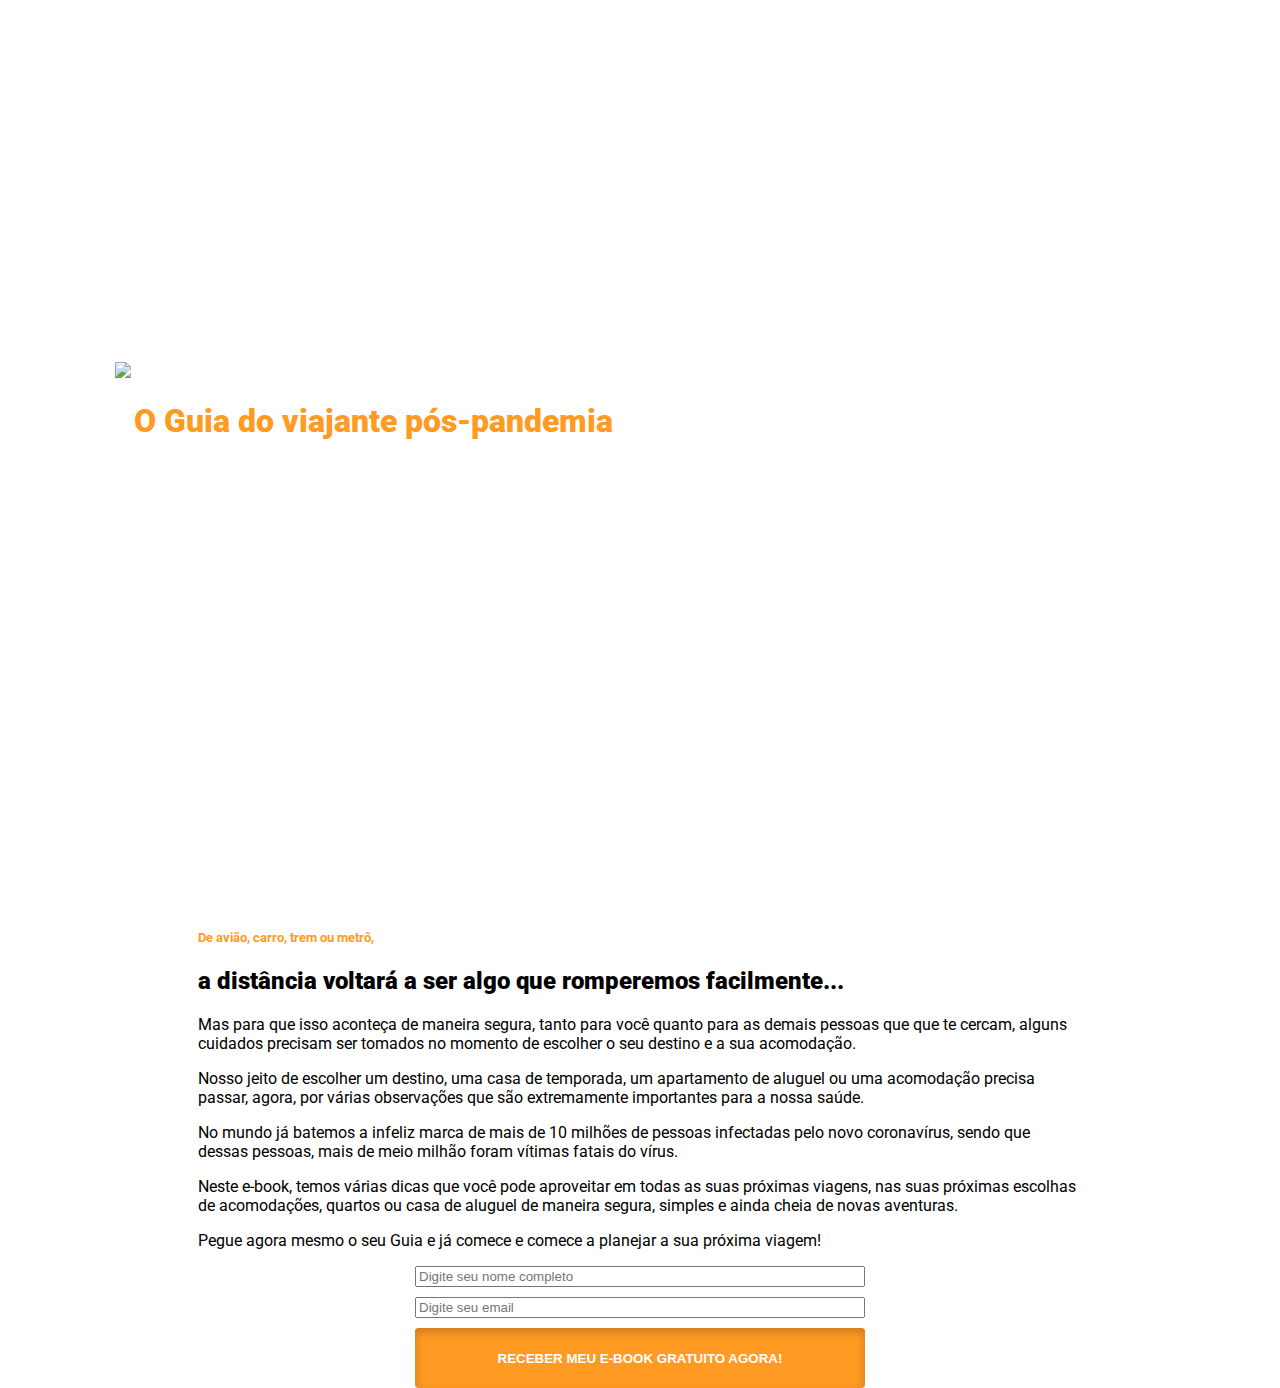
==== landing_page.html @ b8798643 "Fix facebook pixel" ====
<!DOCTYPE html>
<html lang="pt-br">
<head>
    <!-- Global site tag (gtag.js) - Google Analytics -->
    <script async src="https://www.googletagmanager.com/gtag/js?id=UA-171275591-1"></script>
    <script>
    window.dataLayer = window.dataLayer || [];
    function gtag(){dataLayer.push(arguments);}
    gtag('js', new Date());

    gtag('config', 'UA-171275591-1');
    </script>

    <!--META-->
    <meta charset="UTF-8">
    <meta name="viewport" content="width=device-width, initial-scale=1.0">
    <meta name="description" content="Descubra como ter uma boa hospedagem pós pandemia |">
    <meta name="keywords" content="casa temporada, apto temporada, apartamento temporada, aluguel de casas temporada, site de aluguel de casas, aluguel por temporada, casa para temporada, site aluguel temporada, apartamento alugar saúde, lugares para viajar barato rj, sites de aluguel para temporada, casas apartamentos para alugar, pousada barata, passagem e hospedagem, locação de temporada, lugares para viajar em julho, lugares para viajar no brasil barato, site para alugar temporada, casa diária, preço diária,">
    <meta name="revised" content="xx/xx/xxxx" />
    <title>Holihost | conectando pessoas</title>
    <link href="https://fonts.googleapis.com/css2?family=Roboto:ital,wght@0,400;0,700;1,900&display=swap" rel="stylesheet">
    <link rel="shortcut icon" href="img/favicon.ico" />
    <!--Bootstrap CSS-->
    <link rel="stylesheet" href="https://stackpath.bootstrapcdn.com/bootstrap/4.5.0/css/bootstrap.min.css" integrity="sha384-9aIt2nRpC12Uk9gS9baDl411NQApFmC26EwAOH8WgZl5MYYxFfc+NcPb1dKGj7Sk" crossorigin="anonymous">
    <!--CSS-->
    <link rel="stylesheet" href="css/landing_page.css">
    <!-- Facebook Pixel Code -->
    <script>
        !function(f,b,e,v,n,t,s)
        {if(f.fbq)return;n=f.fbq=function(){n.callMethod?
        n.callMethod.apply(n,arguments):n.queue.push(arguments)};
        if(!f._fbq)f._fbq=n;n.push=n;n.loaded=!0;n.version='2.0';
        n.queue=[];t=b.createElement(e);t.async=!0;
        t.src=v;s=b.getElementsByTagName(e)[0];
        s.parentNode.insertBefore(t,s)}(window, document,'script',
        'https://connect.facebook.net/en_US/fbevents.js');
        fbq('init', '319268185744919');
        fbq('track', 'PageView');
        </script>
        <noscript><img height="1" width="1" style="display:none"
        src="https://www.facebook.com/tr?id=319268185744919&ev=PageView&noscript=1"
        /></noscript>
    <!-- End Facebook Pixel Code -->
</head>
<body>
    <div class="hero-image">
        <div class="hero-text">
            <img src="img/logo-holihost.png" alt="Holihost">
            <h1>O Guia do viajante pós-pandemia</h1>
            <p>
                Se você é um amante por viagens, mochilão, gosta de conhecer novas culturas, quer fazer um intercâmbio, 
                fazer aquela viagem para comemorar seu aniversário ou para rever alguém importante, então você precisa ter 
                este Guia para viajantes no pós-pandemia.
            </p>
        </div>
    </div>
    <!-- body text -->
    <section id="body-text">
        <div class="body-info pt-5">
            <h5>De avião, carro, trem ou metrô,</h5>
            <h2>a distância voltará a ser algo que romperemos facilmente...</h2>
            <p>
                Mas para que isso aconteça de maneira segura, tanto para você quanto para as demais pessoas que que te cercam, 
                alguns cuidados precisam ser tomados no momento de escolher o seu destino e a sua acomodação.
            </p>
            <p>
                Nosso jeito de escolher um destino, uma casa de temporada, um apartamento de aluguel ou uma acomodação precisa passar, 
                agora, por várias observações que são extremamente importantes para a nossa saúde.
            </p>
            <p>
                No mundo já batemos a infeliz marca de mais de 10 milhões de pessoas infectadas pelo novo coronavírus, sendo 
                que dessas pessoas, mais de meio milhão foram vítimas fatais do vírus.
            </p>
            <p>
                Neste e-book, temos várias dicas que você pode aproveitar em todas as suas próximas viagens, nas suas próximas 
                escolhas de acomodações, quartos ou casa de aluguel de maneira segura, simples e ainda cheia de novas aventuras.
            </p>
            <p>
                Pegue agora mesmo o seu Guia e já comece e comece a planejar a sua próxima viagem!
            </p>
        </div>
    </section>
    <!-- footer -->
    <footer>
        <div class="m1 py-5">
            <form action="https://smtl.gama.academy/leads/bfee94f0-b7e1-11ea-8228-89cff86db9a0" method="POST">
                <input class="block-input" type="text" name="name" placeholder="Digite seu nome completo" pattern="^\D{2,}\s[\D\s]{2,}$" required>
                <input class="block-input" type="email" name="email" placeholder="Digite seu email" required>
                <input class="block-input submit-btn" type="submit" value="Receber meu e-book gratuito agora!">
                <input name="redirectTo" type="hidden" value="https://holihost.netlify.app/thankyou" />
                <input name="debugMode" type="hidden" value="true" />
            </form>
        </div>
    </footer>
    <script src="https://code.jquery.com/jquery-3.5.1.slim.min.js" integrity="sha384-DfXdz2htPH0lsSSs5nCTpuj/zy4C+OGpamoFVy38MVBnE+IbbVYUew+OrCXaRkfj" crossorigin="anonymous"></script>
    <script src="https://cdn.jsdelivr.net/npm/popper.js@1.16.0/dist/umd/popper.min.js" integrity="sha384-Q6E9RHvbIyZFJoft+2mJbHaEWldlvI9IOYy5n3zV9zzTtmI3UksdQRVvoxMfooAo" crossorigin="anonymous"></script>
    <script src="https://stackpath.bootstrapcdn.com/bootstrap/4.5.0/js/bootstrap.min.js" integrity="sha384-OgVRvuATP1z7JjHLkuOU7Xw704+h835Lr+6QL9UvYjZE3Ipu6Tp75j7Bh/kR0JKI" crossorigin="anonymous"></script>
</body>
   
</html>
---- css/landing_page.css ----
body, html {
    height: 100%;
    font-family: 'Roboto', sans-serif;
    font-size: 1rem;
}

/* The hero image */
.hero-image {
  /* Use "linear-gradient" to add a darken background effect to the image (photographer.jpg). This will make the text easier to read */
  background-image: url("../img/mulher-moto.png");

  /* Set a specific height */
  height: 100%;

  /* Position and center the image to scale nicely on all screens */
  background-position: center;
  background-repeat: no-repeat;
  background-size: cover;
  position: relative;
}

/* Place text in the middle of the image */
.hero-text {
  position: absolute;
  top: 50%;
  left: 30%;
  margin-left: 10%;
  padding-right: 15%;
  transform: translate(-50%, -50%);
  color: white;
}

.hero-text img {
    height: 104px;
    margin-left: -20px;
}

/* End of hero image */

h1, h5 {
    color: #FF9A23;
}

h1, h2 {
    font-weight: 900;
}

#body-text {
    top:100%;
    width: 70%;
    margin-left: auto;
    margin-right: auto;
}

footer {
    text-align: center;
}

footer form {
    width: 450px;
    margin-left: auto;
    margin-right: auto;
    min-width: 300px;
}

footer .block-input {
    width: 100%;
    display: block;
}

footer input {
    box-sizing: border-box;
    margin-bottom: 10px;
}

.submit-btn {
    height: 60px;
    color: #FFFFFF;
    background-color: #FF9A23;
    border-radius: 4px;
    border: none;
    text-transform: uppercase;
    font-weight: 900;
    box-shadow: inset 0px 4px 10px #CF7D1D;
    
}

.submit-btn:hover {
    box-shadow: 2px 4px 12px #CF7D1D;
}
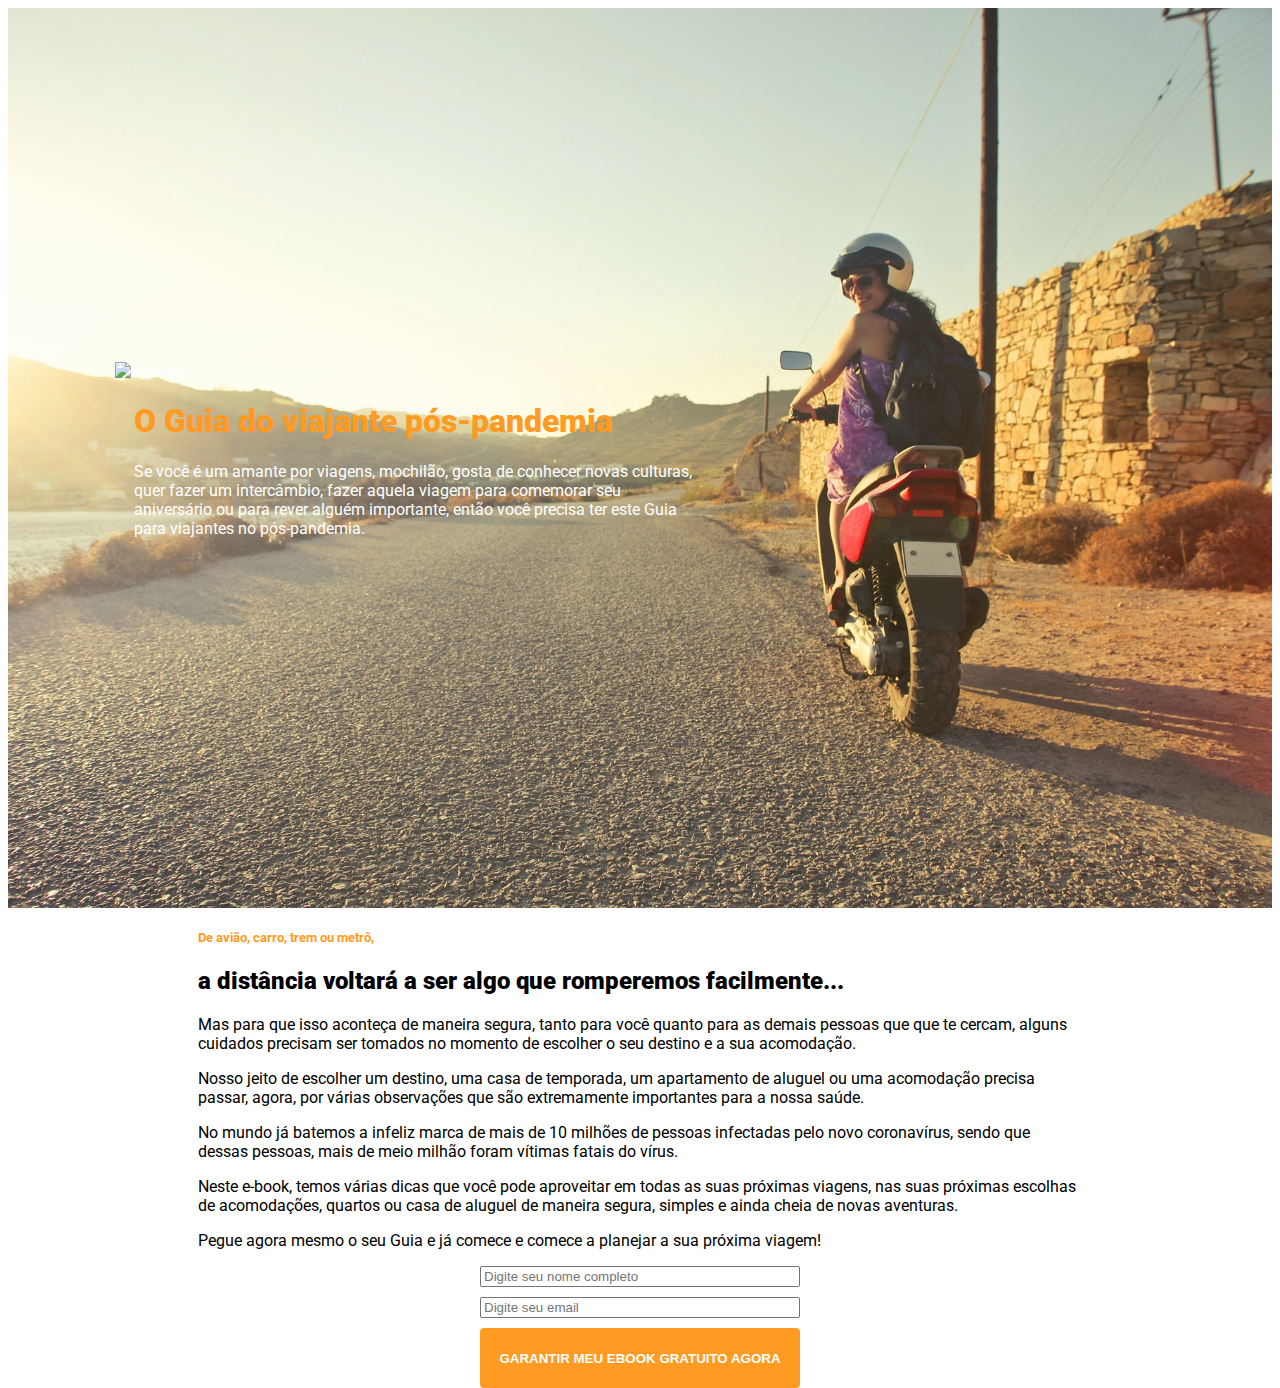
==== commit 809ff6f8: "Merge pull request #26 from AlexandraNakamura/gama/NakA" ====
--- a/landing_page.html
+++ b/landing_page.html
@@ -1,15 +1,16 @@
 <!DOCTYPE html>
 <html lang="pt-br">
 <head>
-    <!-- Global site tag (gtag.js) - Google Analytics -->
-    <script async src="https://www.googletagmanager.com/gtag/js?id=UA-171275591-1"></script>
-    <script>
-    window.dataLayer = window.dataLayer || [];
-    function gtag(){dataLayer.push(arguments);}
-    gtag('js', new Date());
-
-    gtag('config', 'UA-171275591-1');
-    </script>
+    <!-- Google Tag Manager -->
+    <script>(function (w, d, s, l, i) {
+            w[l] = w[l] || []; w[l].push({
+                'gtm.start':
+                    new Date().getTime(), event: 'gtm.js'
+            }); var f = d.getElementsByTagName(s)[0],
+                j = d.createElement(s), dl = l != 'dataLayer' ? '&l=' + l : ''; j.async = true; j.src =
+                    'https://www.googletagmanager.com/gtm.js?id=' + i + dl; f.parentNode.insertBefore(j, f);
+        })(window, document, 'script', 'dataLayer', 'GTM-NVM6W87');</script>
+    <!-- End Google Tag Manager -->
 
     <!--META-->
     <meta charset="UTF-8">
@@ -17,32 +18,25 @@
     <meta name="description" content="Descubra como ter uma boa hospedagem pós pandemia |">
     <meta name="keywords" content="casa temporada, apto temporada, apartamento temporada, aluguel de casas temporada, site de aluguel de casas, aluguel por temporada, casa para temporada, site aluguel temporada, apartamento alugar saúde, lugares para viajar barato rj, sites de aluguel para temporada, casas apartamentos para alugar, pousada barata, passagem e hospedagem, locação de temporada, lugares para viajar em julho, lugares para viajar no brasil barato, site para alugar temporada, casa diária, preço diária,">
     <meta name="revised" content="xx/xx/xxxx" />
+
+    <!--Title-->
     <title>Holihost | conectando pessoas</title>
+
+    <!--Google Font-->
     <link href="https://fonts.googleapis.com/css2?family=Roboto:ital,wght@0,400;0,700;1,900&display=swap" rel="stylesheet">
+    <!--Icon-->
     <link rel="shortcut icon" href="img/favicon.ico" />
     <!--Bootstrap CSS-->
     <link rel="stylesheet" href="https://stackpath.bootstrapcdn.com/bootstrap/4.5.0/css/bootstrap.min.css" integrity="sha384-9aIt2nRpC12Uk9gS9baDl411NQApFmC26EwAOH8WgZl5MYYxFfc+NcPb1dKGj7Sk" crossorigin="anonymous">
     <!--CSS-->
     <link rel="stylesheet" href="css/landing_page.css">
-    <!-- Facebook Pixel Code -->
-    <script>
-        !function(f,b,e,v,n,t,s)
-        {if(f.fbq)return;n=f.fbq=function(){n.callMethod?
-        n.callMethod.apply(n,arguments):n.queue.push(arguments)};
-        if(!f._fbq)f._fbq=n;n.push=n;n.loaded=!0;n.version='2.0';
-        n.queue=[];t=b.createElement(e);t.async=!0;
-        t.src=v;s=b.getElementsByTagName(e)[0];
-        s.parentNode.insertBefore(t,s)}(window, document,'script',
-        'https://connect.facebook.net/en_US/fbevents.js');
-        fbq('init', '319268185744919');
-        fbq('track', 'PageView');
-        </script>
-        <noscript><img height="1" width="1" style="display:none"
-        src="https://www.facebook.com/tr?id=319268185744919&ev=PageView&noscript=1"
-        /></noscript>
-    <!-- End Facebook Pixel Code -->
 </head>
 <body>
+    <!-- Google Tag Manager (noscript) -->
+    <noscript><iframe src="https://www.googletagmanager.com/ns.html?id=GTM-NVM6W87" height="0" width="0"
+            style="display:none;visibility:hidden"></iframe></noscript>
+    <!-- End Google Tag Manager (noscript) -->
+
     <div class="hero-image">
         <div class="hero-text">
             <img src="img/logo-holihost.png" alt="Holihost">
@@ -86,9 +80,9 @@
             <form action="https://smtl.gama.academy/leads/bfee94f0-b7e1-11ea-8228-89cff86db9a0" method="POST">
                 <input class="block-input" type="text" name="name" placeholder="Digite seu nome completo" pattern="^\D{2,}\s[\D\s]{2,}$" required>
                 <input class="block-input" type="email" name="email" placeholder="Digite seu email" required>
-                <input class="block-input submit-btn" type="submit" value="Receber meu e-book gratuito agora!">
+                <input class="block-input submit-btn" type="submit" value="Garantir meu ebook gratuito agora">
                 <input name="redirectTo" type="hidden" value="https://holihost.netlify.app/thankyou" />
-                <input name="debugMode" type="hidden" value="true" />
+                <input name="debugMode" type="hidden" value="false" />
             </form>
         </div>
     </footer>
--- a/css/landing_page.css
+++ b/css/landing_page.css
@@ -7,7 +7,7 @@
 /* The hero image */
 .hero-image {
   /* Use "linear-gradient" to add a darken background effect to the image (photographer.jpg). This will make the text easier to read */
-  background-image: url("../img/mulher-moto.png");
+  background-image: url("../img/mulher-moto.jpg");
 
   /* Set a specific height */
   height: 100%;
@@ -57,10 +57,9 @@
 }
 
 footer form {
-    width: 450px;
+    width: 320px;
     margin-left: auto;
     margin-right: auto;
-    min-width: 300px;
 }
 
 footer .block-input {
@@ -81,12 +80,15 @@
     border: none;
     text-transform: uppercase;
     font-weight: 900;
-    box-shadow: inset 0px 4px 10px #CF7D1D;
-    
+    margin-bottom: 0px;
 }
 
 .submit-btn:hover {
     box-shadow: 2px 4px 12px #CF7D1D;
 }
 
-
+.submit-btn:active {
+    box-shadow: inset 0px 4px 10px #CF7D1D;
+    border: none;
+    outline: none;
+  }
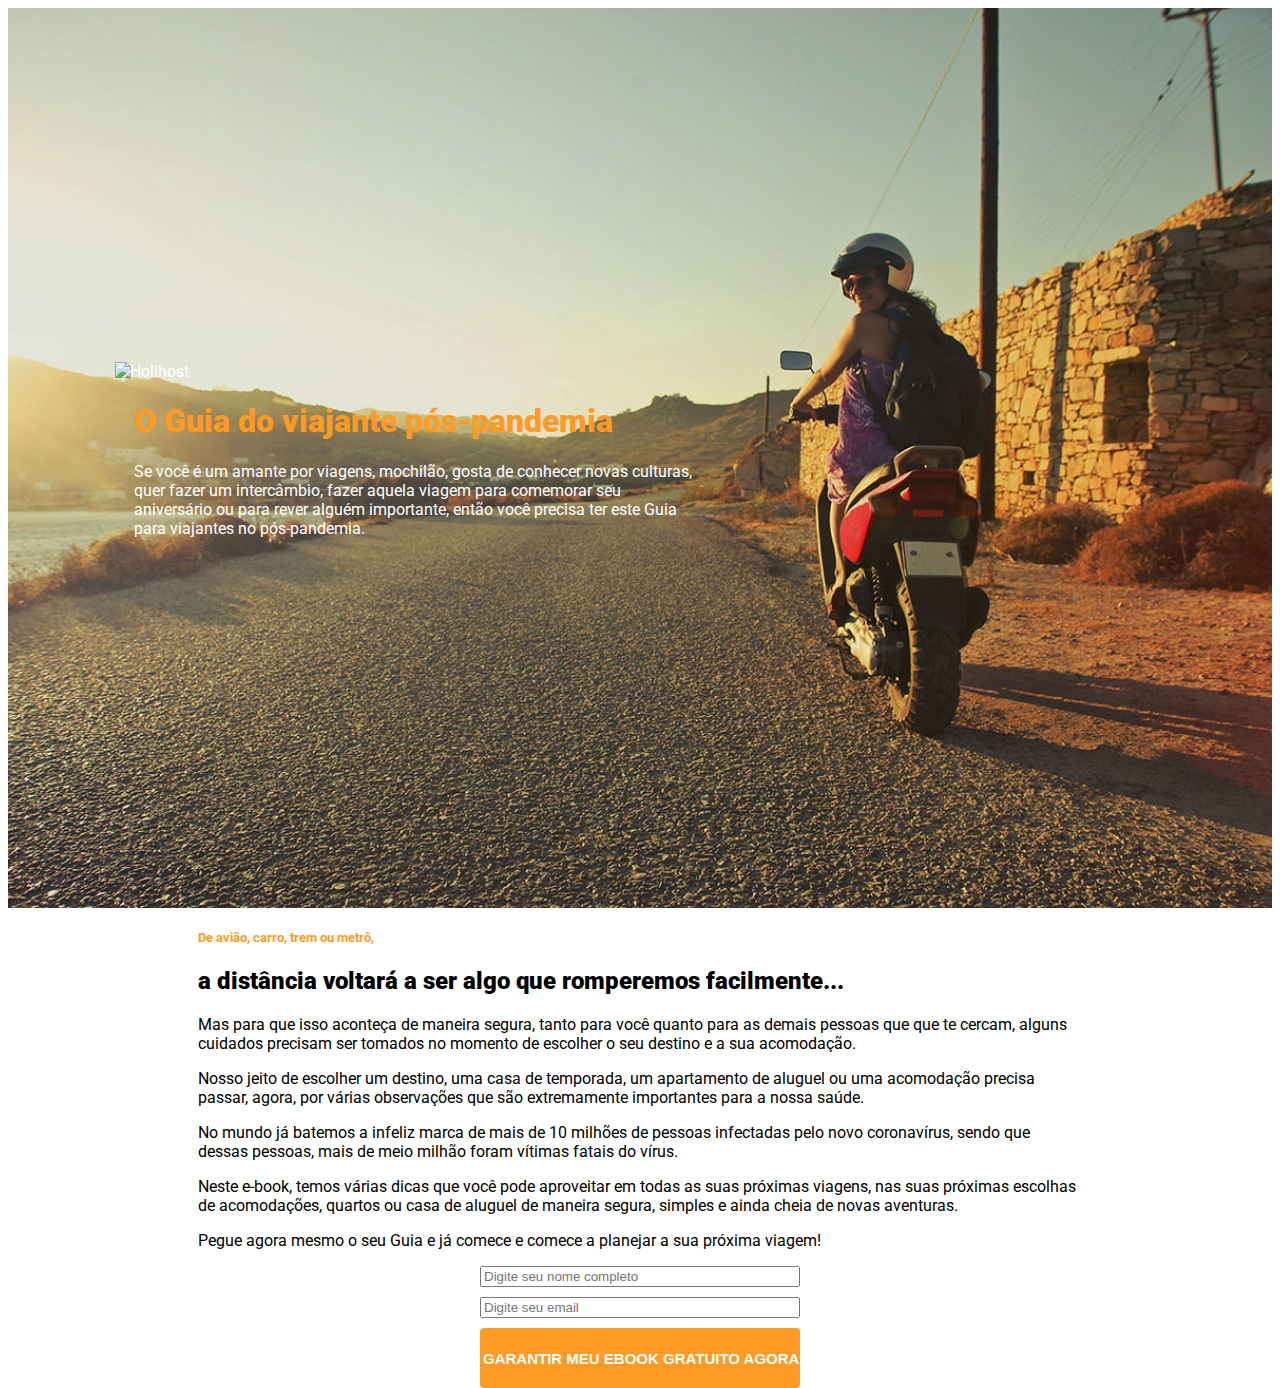
==== commit f09fdd96: "add media queries and update images" ====
--- a/landing_page.html
+++ b/landing_page.html
@@ -80,9 +80,8 @@
             <form action="https://smtl.gama.academy/leads/bfee94f0-b7e1-11ea-8228-89cff86db9a0" method="POST">
                 <input class="block-input" type="text" name="name" placeholder="Digite seu nome completo" pattern="^\D{2,}\s[\D\s]{2,}$" required>
                 <input class="block-input" type="email" name="email" placeholder="Digite seu email" required>
-                <input class="block-input submit-btn" type="submit" value="Garantir meu ebook gratuito agora">
+                <input class="block-input submit-btn" type="submit" value="Garantir meu ebook gratuito agora!">
                 <input name="redirectTo" type="hidden" value="https://holihost.netlify.app/thankyou" />
-                <input name="debugMode" type="hidden" value="false" />
             </form>
         </div>
     </footer>
--- a/css/landing_page.css
+++ b/css/landing_page.css
@@ -81,6 +81,8 @@
     text-transform: uppercase;
     font-weight: 900;
     margin-bottom: 0px;
+    font-size: 15px;
+    padding: 3px;
 }
 
 .submit-btn:hover {
@@ -92,3 +94,14 @@
     border: none;
     outline: none;
   }
+
+  /* Media querie */
+
+@media screen and (max-width: 500px){
+    .submit-btn{
+        height: 80px;
+        font-size: 17px;
+        padding: 15px;
+        white-space: normal;
+    }
+}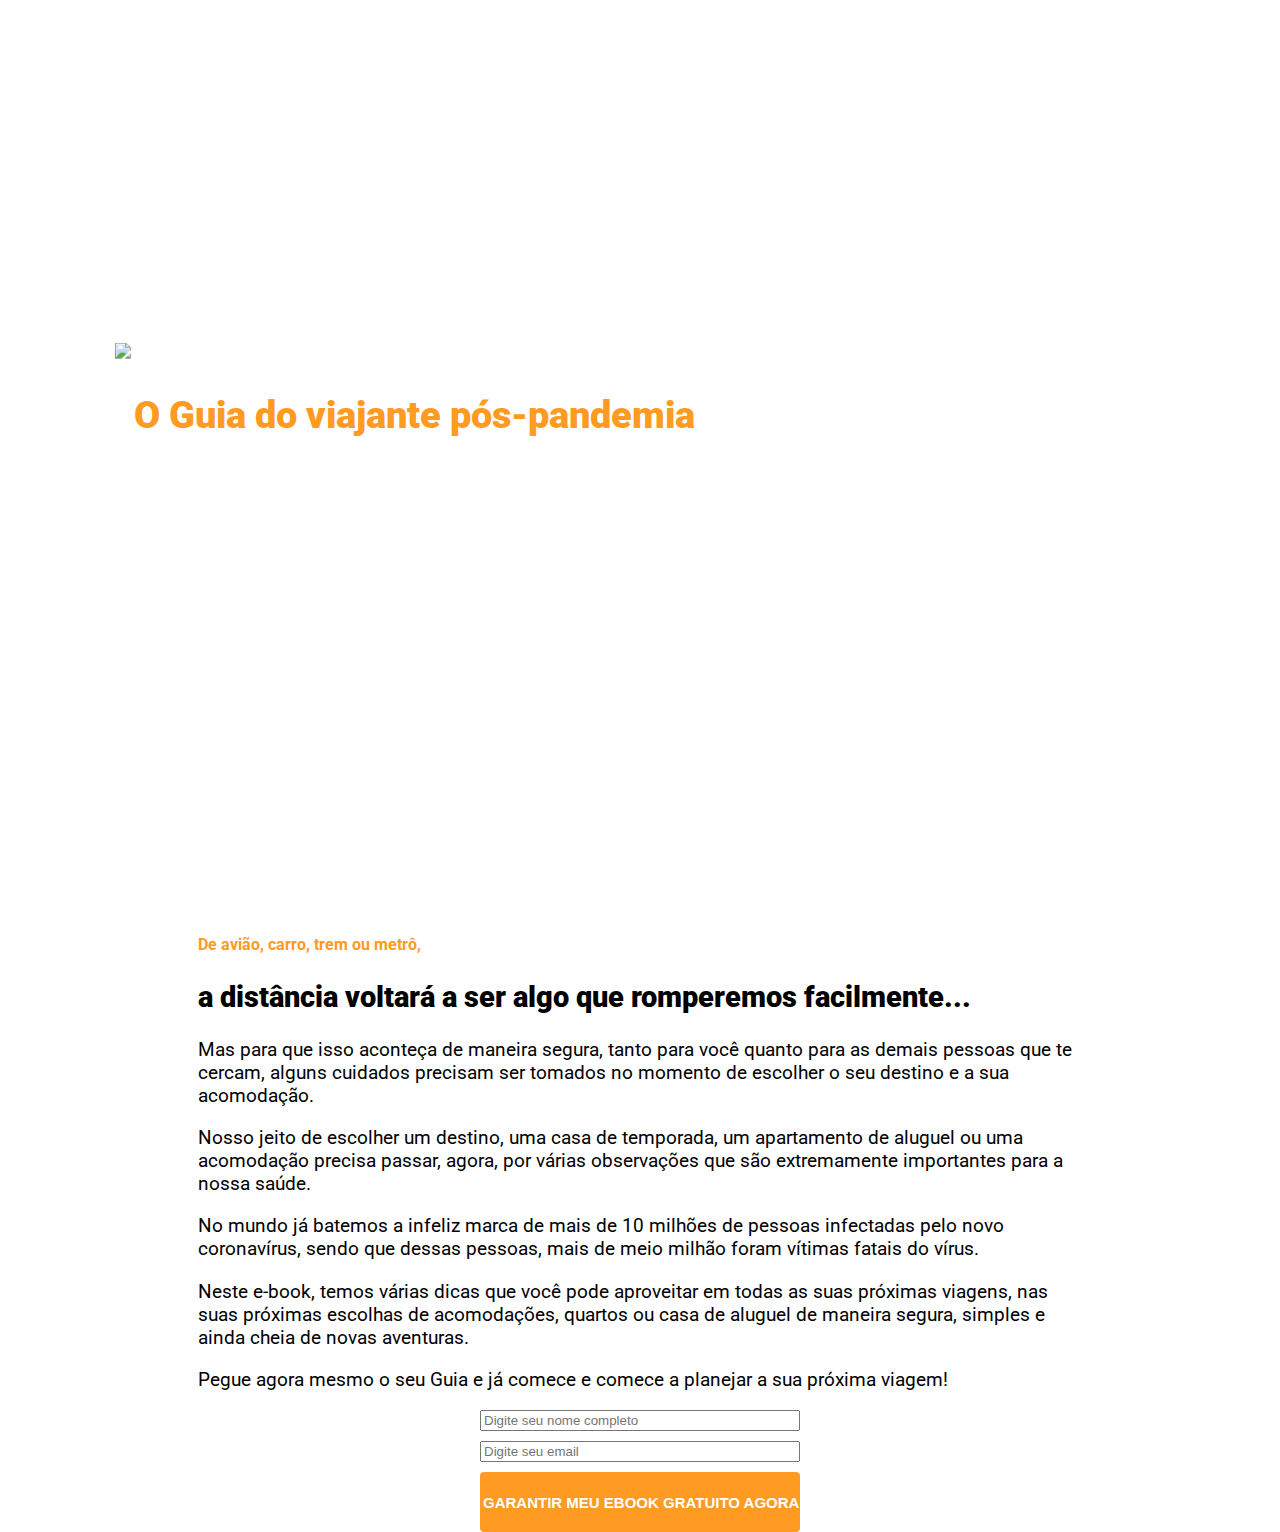
==== commit b5d03520: "Merge pull request #35 from PedroVPrado/master" ====
--- a/landing_page.html
+++ b/landing_page.html
@@ -54,7 +54,7 @@
             <h5>De avião, carro, trem ou metrô,</h5>
             <h2>a distância voltará a ser algo que romperemos facilmente...</h2>
             <p>
-                Mas para que isso aconteça de maneira segura, tanto para você quanto para as demais pessoas que que te cercam, 
+                Mas para que isso aconteça de maneira segura, tanto para você quanto para as demais pessoas que te cercam, 
                 alguns cuidados precisam ser tomados no momento de escolher o seu destino e a sua acomodação.
             </p>
             <p>
@@ -76,7 +76,7 @@
     </section>
     <!-- footer -->
     <footer>
-        <div class="m1 py-5">
+        <div id="form" class="m1 py-5">
             <form action="https://smtl.gama.academy/leads/bfee94f0-b7e1-11ea-8228-89cff86db9a0" method="POST">
                 <input class="block-input" type="text" name="name" placeholder="Digite seu nome completo" pattern="^\D{2,}\s[\D\s]{2,}$" required>
                 <input class="block-input" type="email" name="email" placeholder="Digite seu email" required>
@@ -84,6 +84,38 @@
                 <input name="redirectTo" type="hidden" value="https://holihost.netlify.app/thankyou" />
             </form>
         </div>
+        <div id="sad-news" class="sad-news-container">
+            <div class="container-news">
+                <img class="img-logo" src="img/logo-holihost.png" alt="Holihost">
+                <h1 class="h1-pop">
+                    Não vá embora
+                </h1>
+                <div id="listra"></div>
+                <p class="subtext-news1">QUER FAZER AQUELA VIAGEM? ESTE GUIA PARA VIAJANTES NA PÓS-PANDEMIA É PARA VOCÊ!</p>
+                <p class="subtext-news2">EBOOK GRATUITO SOMENTE ATÉ SEXTA-FEIRA (02/07), <a class="loadform" href="https://holihost.netlify.app/landing_page#form"> GARANTA JÁ O SEU!            </p></a>
+                <a href="https://holihost.netlify.app/landing_page"><p id="closetext">Não tenho interesse</p></a>
+            </div>
+        </div> 
+        <script> 
+            function onMouseOut(event) {
+            // If the mouse is near the top of the window, show the popup
+            // Also, do NOT trigger when hovering or clicking on selects
+            if (
+                event.clientY < 50 &&
+                event.relatedTarget == null &&
+                event.target.nodeName.toLowerCase() !== 'select') {
+                // Remove this event listener
+                document.removeEventListener("mouseout", onMouseOut);
+
+                // Show the popup
+                document.getElementById("sad-news").style.display = "block";
+            }
+            }
+            // ação do evento
+            document.addEventListener("mouseout", onMouseOut); 
+        </script>
+
+        
     </footer>
     <script src="https://code.jquery.com/jquery-3.5.1.slim.min.js" integrity="sha384-DfXdz2htPH0lsSSs5nCTpuj/zy4C+OGpamoFVy38MVBnE+IbbVYUew+OrCXaRkfj" crossorigin="anonymous"></script>
     <script src="https://cdn.jsdelivr.net/npm/popper.js@1.16.0/dist/umd/popper.min.js" integrity="sha384-Q6E9RHvbIyZFJoft+2mJbHaEWldlvI9IOYy5n3zV9zzTtmI3UksdQRVvoxMfooAo" crossorigin="anonymous"></script>
--- a/css/landing_page.css
+++ b/css/landing_page.css
@@ -1,14 +1,10 @@
 body, html {
     height: 100%;
     font-family: 'Roboto', sans-serif;
-    font-size: 1rem;
 }
 
 /* The hero image */
 .hero-image {
-  /* Use "linear-gradient" to add a darken background effect to the image (photographer.jpg). This will make the text easier to read */
-  background-image: url("../img/mulher-moto.jpg");
-
   /* Set a specific height */
   height: 100%;
 
@@ -17,6 +13,36 @@
   background-repeat: no-repeat;
   background-size: cover;
   position: relative;
+}
+
+@media (min-width: 300px ) {
+    .hero-image {
+        background-image: url("../img/mulher-moto-mobile-fhd.jpg");
+    }
+
+    body {
+        font-size: 1rem;
+    }
+}
+
+@media (min-width: 640px ) {
+    .hero-image {
+        background-image: url("../img/mulher-moto-media.jpg");
+    }
+
+    body {
+        font-size: 1.2rem;
+    }
+}
+
+@media (min-width: 1281px ) {
+    .hero-image {
+        background-image: url("../img/mulher-moto.jpg");
+    }
+
+    body {
+        font-size: 1.5rem;
+    }
 }
 
 /* Place text in the middle of the image */
@@ -93,9 +119,102 @@
     box-shadow: inset 0px 4px 10px #CF7D1D;
     border: none;
     outline: none;
+}
+
+/*footer popup*/
+.container-news {
+    width: 100%;
+    height: 100%;
+}
+
+.img-logo {
+    width: 8%;
+    margin-top: 70px;
+    margin-bottom: 2%;
+}
+
+.h1-pop {
+    font-family: 'Roboto', sans-serif;
+    font-style: normal;
+    font-weight: 900;
+    font-size: 4vw;
+    color: #ff9a23;
+    margin-bottom: 0px;
+
+}
+
+#listra {
+    background: #FF9A23;
+    width: 7%;
+    height: 0.8%;
+    margin-top: 2%;
+    margin-left: auto;
+    margin-right: auto;
+    margin-bottom: 4%;
+}
+
+.subtext-news1 { 
+    max-width: 45%;
+    margin-left: auto;
+    margin-right: auto;
+    color: #FFFFFF;
+    line-height: 130%;
+    font-style: normal;
+    font-weight: 100;
+    font-size: 1.8vw;
+}
+
+.subtext-news2 {
+    max-width: 45%;
+    font-weight: 900;
+    line-height: 130%;
+    font-size: 1.8vw;
+    font-style: black;
+    margin-left: auto;
+    margin-right: auto;
+    color: #FFFFFF;
+    margin-top: 3.5%;
+
+}
+
+.sad-news-container {
+    width: 100%;
+    height: 100%;
+    background: #4F4F4F;
+    position: fixed;
+    top: 0px;
+    left: 0px;
+    z-index: 2000;
+    display: none;
+    justify-content: center;
+    align-items: center;
   }
 
-  /* Media querie */
+#closetext {
+    max-width: 45%;
+    font-weight: 100;
+    line-height: 130%;
+    font-size: 0.8vw;
+    margin-left: auto;
+    margin-right: auto;
+    color: #FFFFFF;
+    margin-top: 3.5%;
+    text-align: center;
+    text-decoration-line: underline;
+    background-color: Transparent;
+    background-repeat:no-repeat;
+    border: none;
+    cursor:pointer;
+    overflow: hidden;
+    outline:none;
+}
+
+.loadform {
+    text-decoration: none;
+    color: #FFFFFF;
+}
+
+/* Media querie */
 
 @media screen and (max-width: 500px){
     .submit-btn{
@@ -103,5 +222,4 @@
         font-size: 17px;
         padding: 15px;
         white-space: normal;
-    }
-}+}
